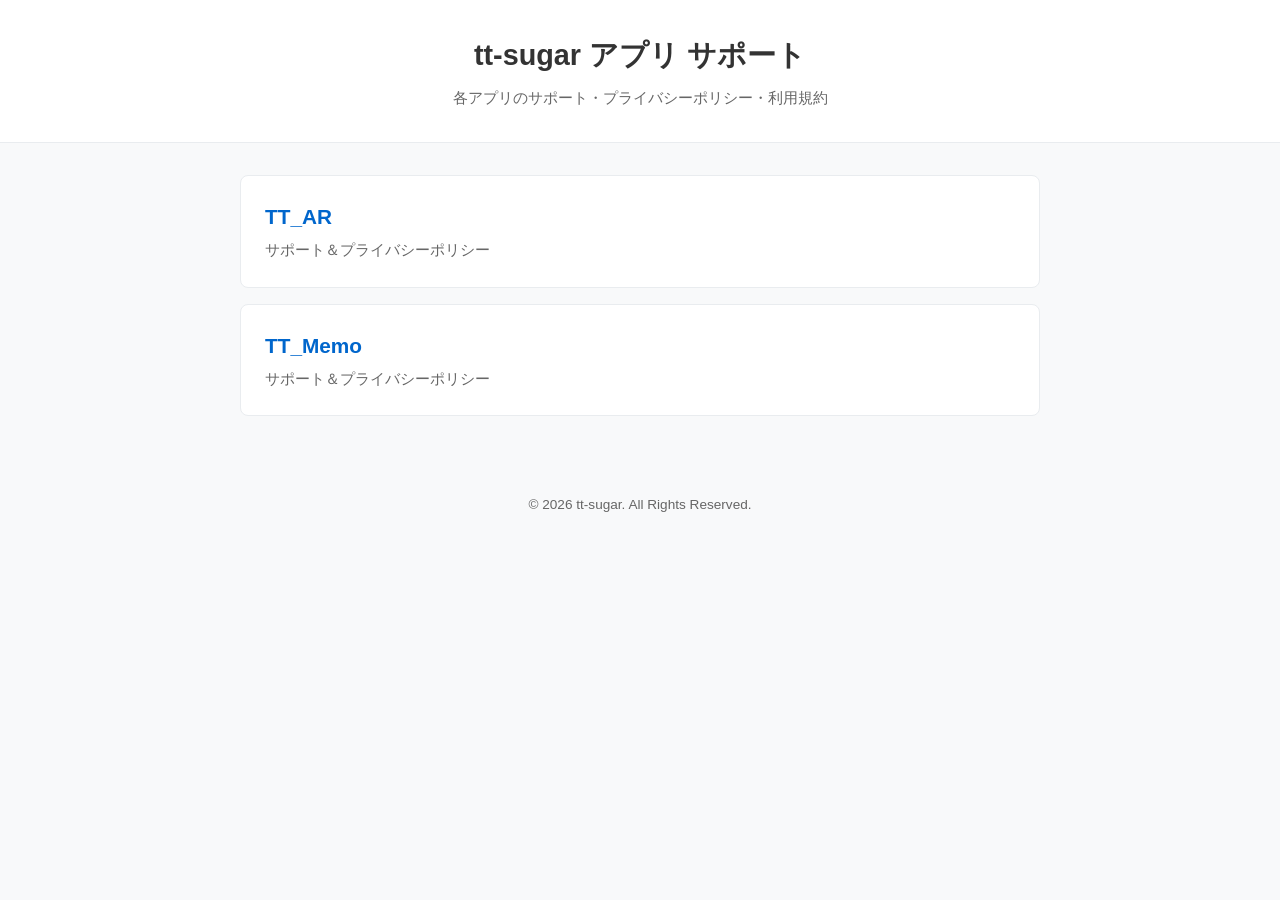
==== index.html @ 10d78e4e "261021_NewHp" ====
<!DOCTYPE html>
<html lang="ja">
<head>
    <meta charset="UTF-8">
    <meta name="viewport" content="width=device-width, initial-scale=1.0">
    <title>tt-sugar アプリ サポート</title>
    <style>
        :root {
            --primary-color: #0066cc;
            --text-color: #333333;
            --bg-color: #f8f9fa;
            --card-bg: #ffffff;
            --border-color: #e9ecef;
        }

        body {
            font-family: -apple-system, BlinkMacSystemFont, "Segoe UI", Roboto, "Helvetica Neue", Arial, sans-serif;
            line-height: 1.6;
            color: var(--text-color);
            background-color: var(--bg-color);
            margin: 0;
            padding: 0;
        }

        header {
            background-color: var(--card-bg);
            border-bottom: 1px solid var(--border-color);
            padding: 2rem 1rem;
            text-align: center;
        }

        header h1 {
            margin: 0 0 0.5rem 0;
            font-size: 1.8rem;
        }

        header p {
            margin: 0;
            color: #666;
            font-size: 0.95rem;
        }

        .container {
            max-width: 800px;
            margin: 2rem auto;
            padding: 0 1rem;
            display: grid;
            gap: 1rem;
        }

        .app-card {
            display: block;
            background-color: var(--card-bg);
            border: 1px solid var(--border-color);
            border-radius: 8px;
            padding: 1.5rem;
            color: inherit;
            text-decoration: none;
            transition: border-color 0.2s, box-shadow 0.2s;
        }

        .app-card:hover {
            border-color: var(--primary-color);
            box-shadow: 0 2px 8px rgba(0, 0, 0, 0.06);
        }

        .app-card h2 {
            margin: 0 0 0.3rem 0;
            font-size: 1.3rem;
            color: var(--primary-color);
        }

        .app-card p {
            margin: 0;
            color: #666;
            font-size: 0.95rem;
        }

        footer {
            text-align: center;
            padding: 2rem 1rem;
            color: #666;
            font-size: 0.85rem;
        }
    </style>
</head>
<body>

    <header>
        <h1>tt-sugar アプリ サポート</h1>
        <p>各アプリのサポート・プライバシーポリシー・利用規約</p>
    </header>

    <div class="container">
        <a class="app-card" href="ttAr_HP.html">
            <h2>TT_AR</h2>
            <p>サポート＆プライバシーポリシー</p>
        </a>

        <a class="app-card" href="ttMemo_HP.html">
            <h2>TT_Memo</h2>
            <p>サポート＆プライバシーポリシー</p>
        </a>
    </div>

    <footer>
        <p>&copy; 2026 tt-sugar. All Rights Reserved.</p>
    </footer>

</body>
</html>
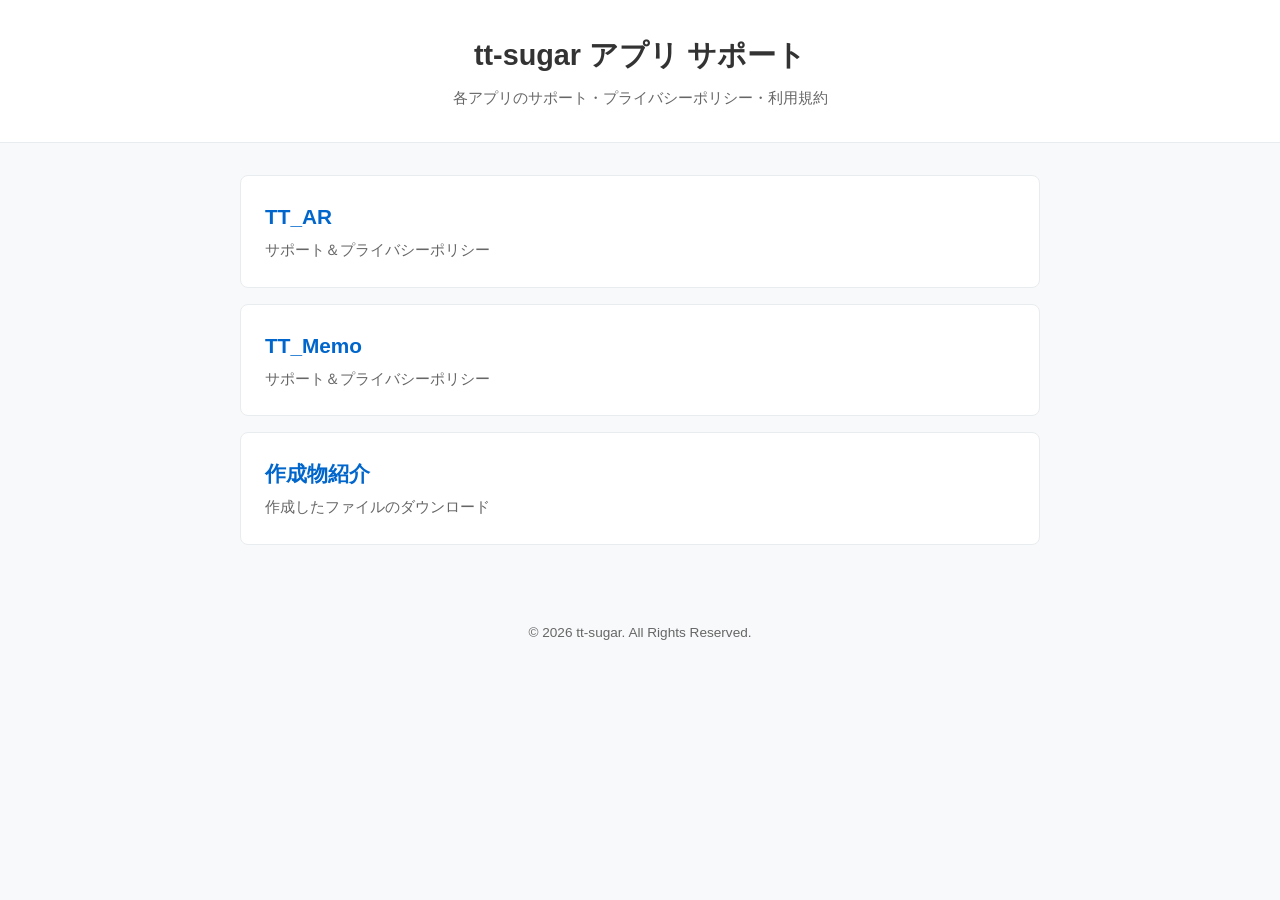
==== commit 4b3d83b1: "Add works page with test.txt download link Co-Authored-By: Claude Opus 5.5 <noreply@anthropic.com>" ====
--- a/index.html
+++ b/index.html
@@ -101,6 +101,11 @@
             <h2>TT_Memo</h2>
             <p>サポート＆プライバシーポリシー</p>
         </a>
+
+        <a class="app-card" href="works.html">
+            <h2>作成物紹介</h2>
+            <p>作成したファイルのダウンロード</p>
+        </a>
     </div>
 
     <footer>
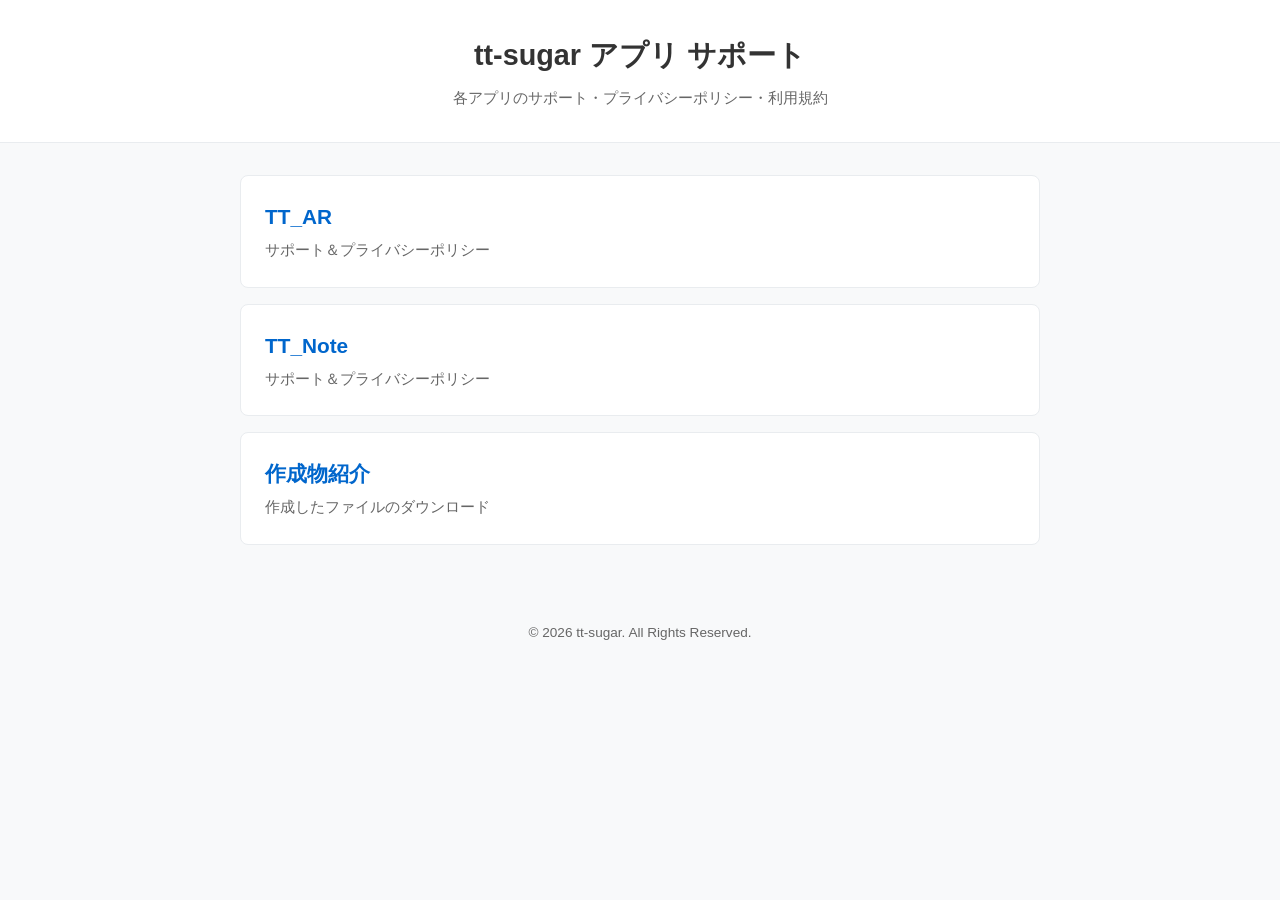
==== commit 3db09a95: "Rename TT_Memo to TT_Note Co-Authored-By: Claude Opus 5.5 <noreply@anthropic.com>" ====
--- a/index.html
+++ b/index.html
@@ -97,8 +97,8 @@
             <p>サポート＆プライバシーポリシー</p>
         </a>
 
-        <a class="app-card" href="ttMemo_HP.html">
-            <h2>TT_Memo</h2>
+        <a class="app-card" href="ttNote_HP.html">
+            <h2>TT_Note</h2>
             <p>サポート＆プライバシーポリシー</p>
         </a>
 
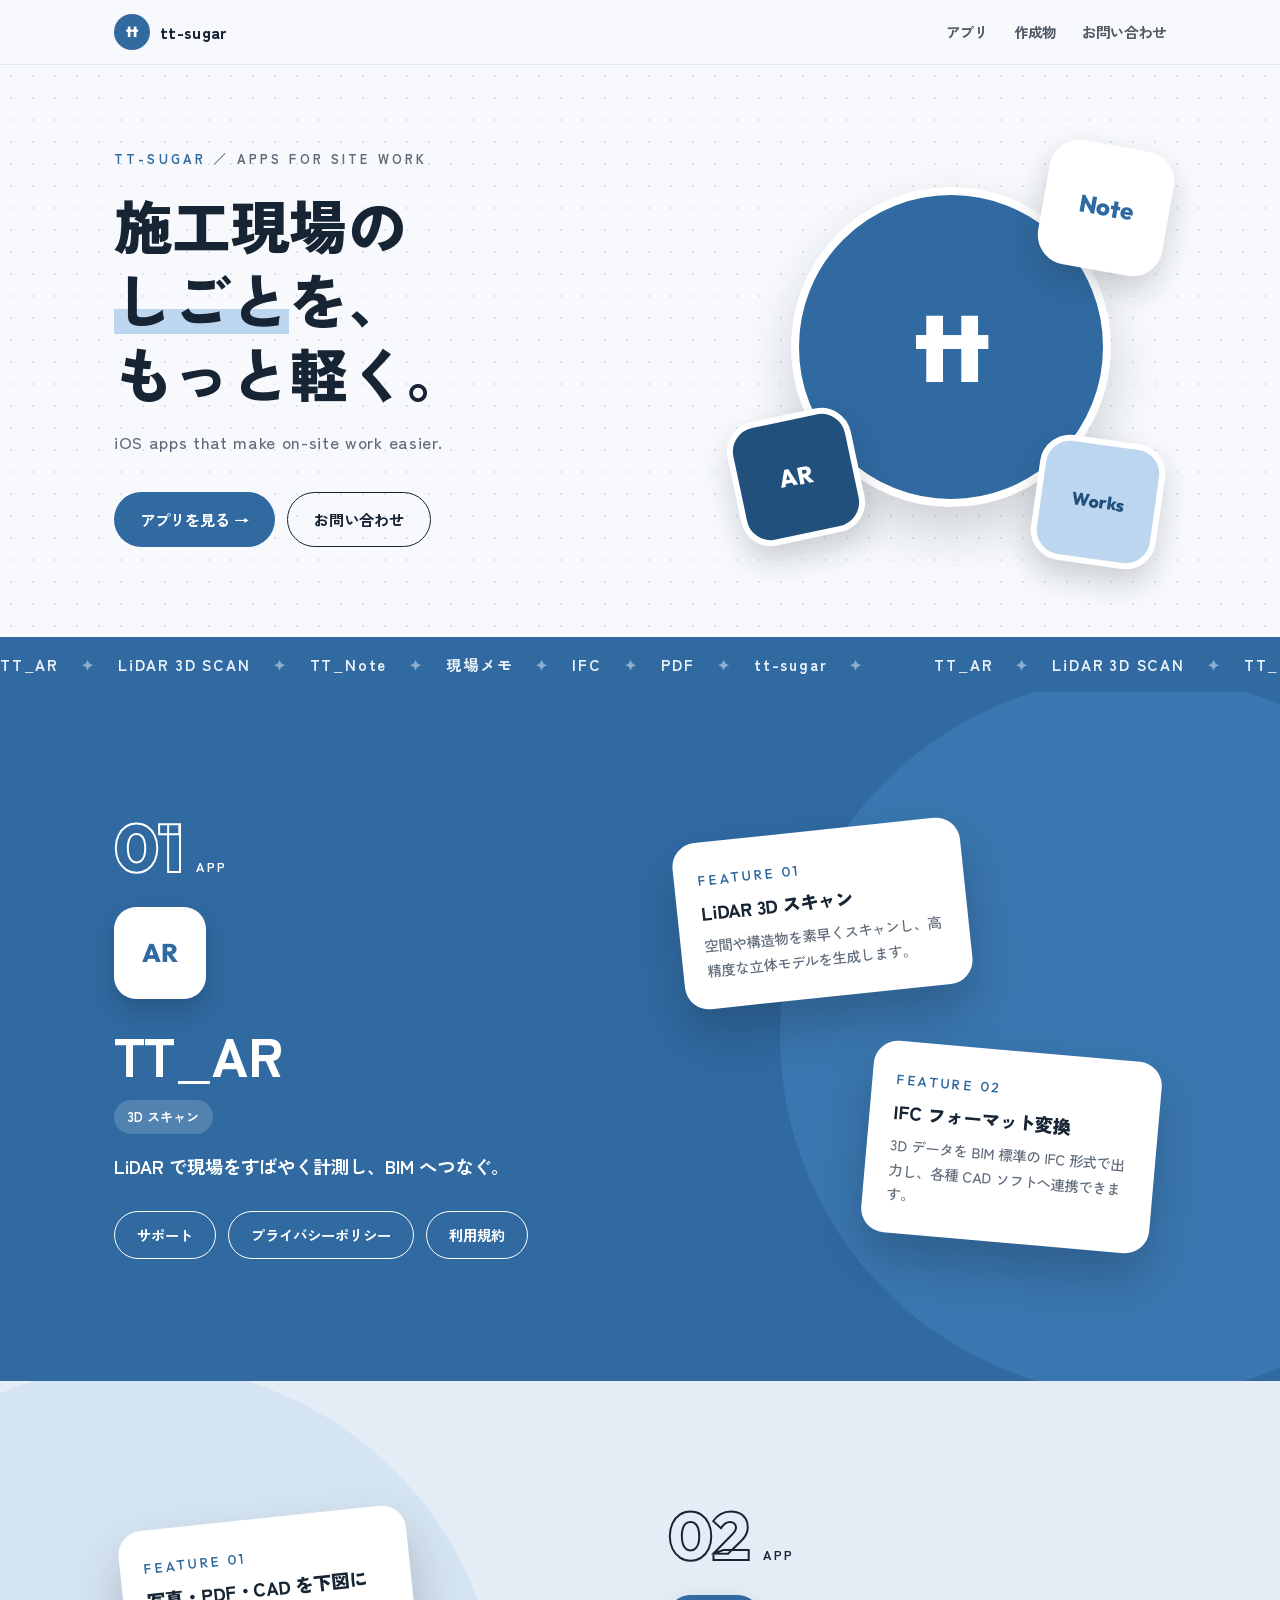
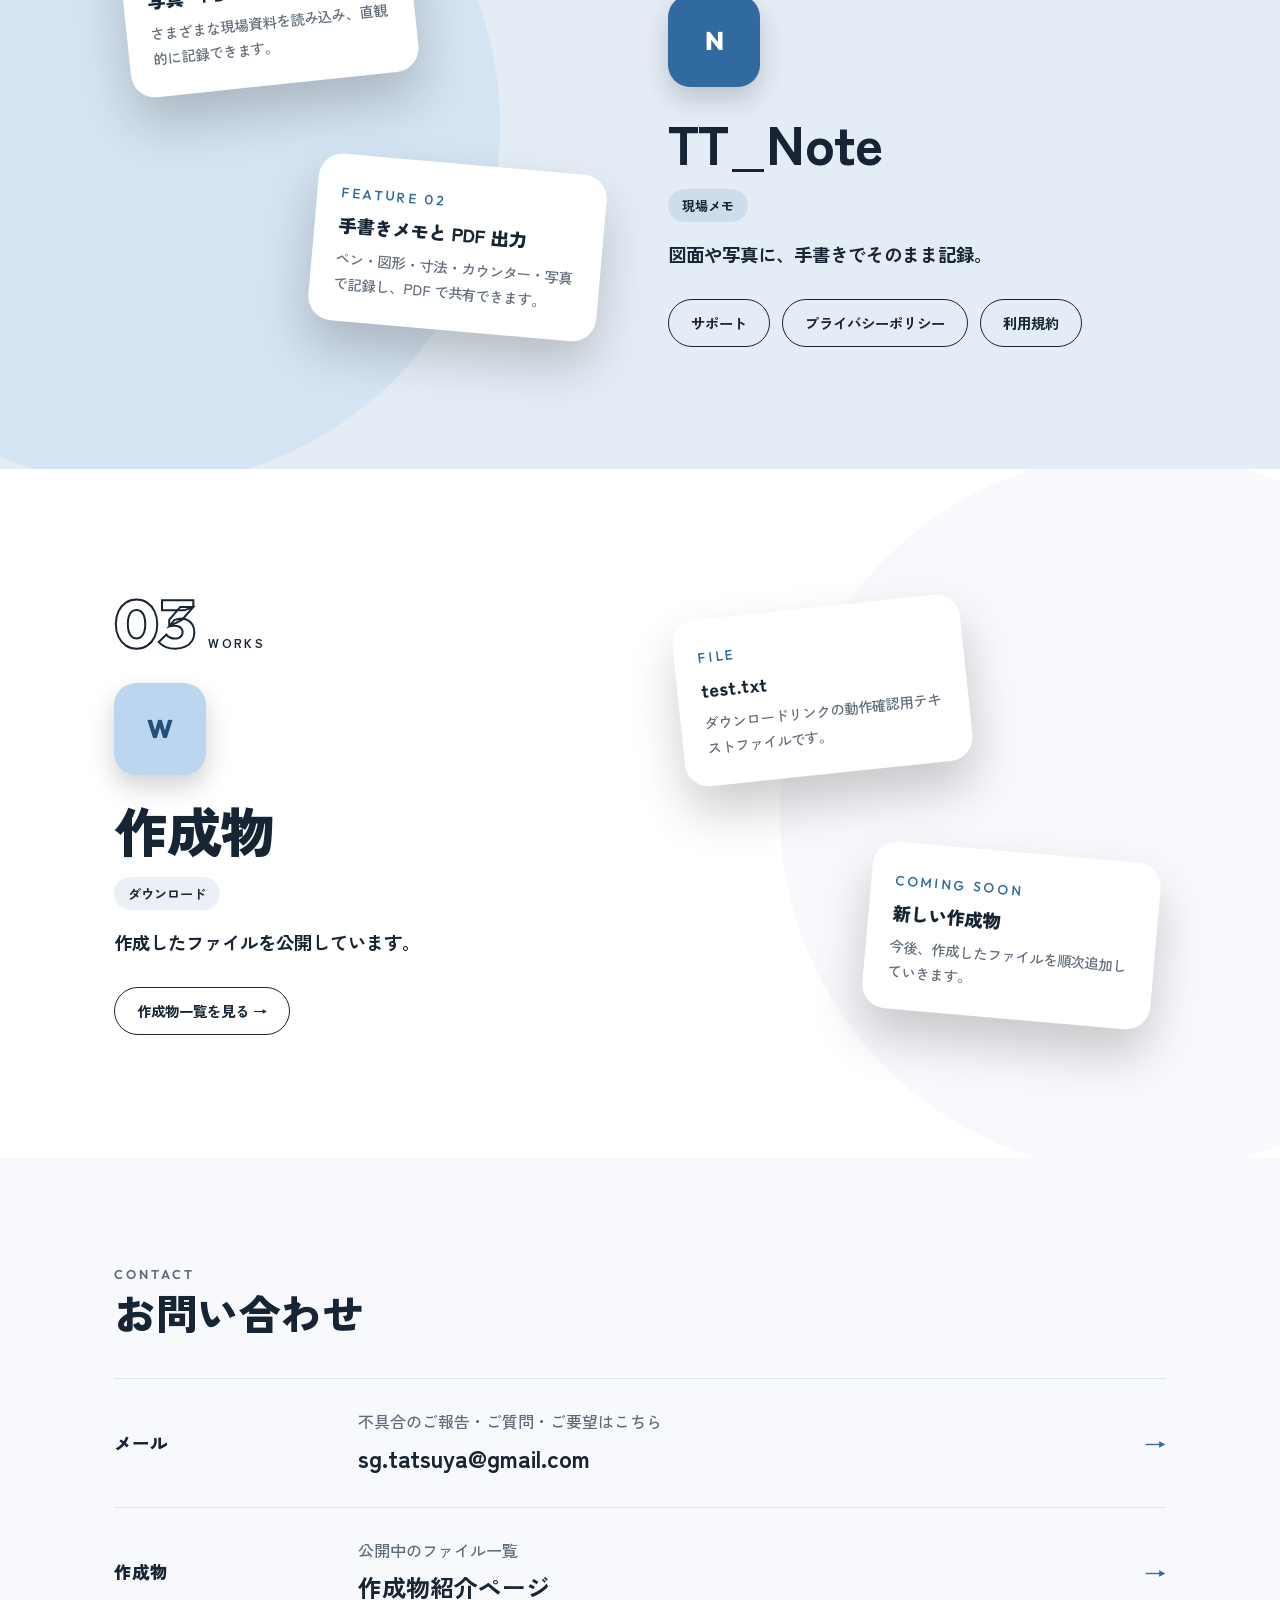
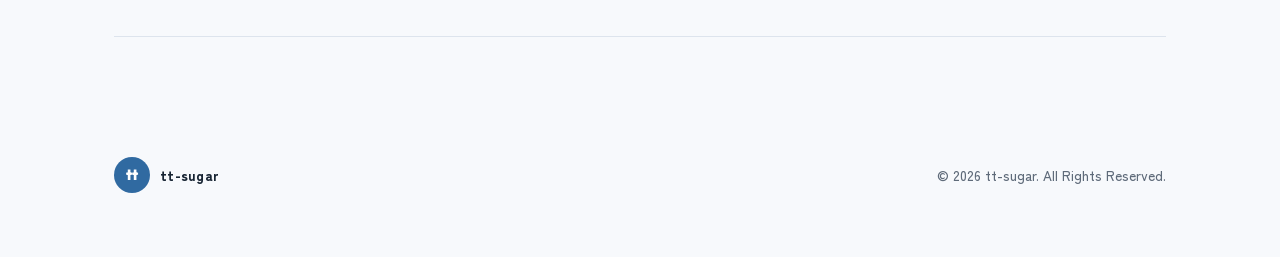
==== commit fd2b0cc3: "Redesign top page with #306AA1 theme Co-Authored-By: Claude Opus 5.5 <noreply@anthropic.com>" ====
--- a/index.html
+++ b/index.html
@@ -3,114 +3,391 @@
 <head>
     <meta charset="UTF-8">
     <meta name="viewport" content="width=device-width, initial-scale=1.0">
-    <title>tt-sugar アプリ サポート</title>
+    <title>tt-sugar アプリ</title>
+    <meta name="description" content="施工現場の作業を効率化する iOS アプリ TT_AR・TT_Note のサポートサイトです。">
+    <link rel="preconnect" href="https://fonts.googleapis.com">
+    <link rel="preconnect" href="https://fonts.gstatic.com" crossorigin>
+    <link href="https://fonts.googleapis.com/css2?family=Outfit:wght@600;800&family=Zen+Kaku+Gothic+New:wght@500;700;900&display=swap" rel="stylesheet">
+    <script>document.documentElement.classList.add('js');</script>
     <style>
         :root {
-            --primary-color: #0066cc;
-            --text-color: #333333;
-            --bg-color: #f8f9fa;
-            --card-bg: #ffffff;
-            --border-color: #e9ecef;
-        }
-
+            color-scheme: light;
+            --theme: #306AA1;
+            --theme-deep: #22507d;
+            --theme-soft: #e4edf6;
+            --paper: #f7f9fc;
+            --ink: #172433;
+            --muted: #5f6b7a;
+            --line: #dde4ed;
+            --highlight: #bcd6ef;
+        }
+
+        * { box-sizing: border-box; }
+        html { -webkit-text-size-adjust: 100%; scroll-behavior: smooth; scroll-padding-top: 72px; }
         body {
-            font-family: -apple-system, BlinkMacSystemFont, "Segoe UI", Roboto, "Helvetica Neue", Arial, sans-serif;
-            line-height: 1.6;
-            color: var(--text-color);
-            background-color: var(--bg-color);
             margin: 0;
-            padding: 0;
-        }
-
-        header {
-            background-color: var(--card-bg);
-            border-bottom: 1px solid var(--border-color);
-            padding: 2rem 1rem;
-            text-align: center;
-        }
-
-        header h1 {
-            margin: 0 0 0.5rem 0;
-            font-size: 1.8rem;
-        }
-
-        header p {
-            margin: 0;
-            color: #666;
-            font-size: 0.95rem;
-        }
-
-        .container {
-            max-width: 800px;
-            margin: 2rem auto;
-            padding: 0 1rem;
-            display: grid;
-            gap: 1rem;
-        }
-
-        .app-card {
-            display: block;
-            background-color: var(--card-bg);
-            border: 1px solid var(--border-color);
-            border-radius: 8px;
-            padding: 1.5rem;
-            color: inherit;
+            background: var(--paper);
+            color: var(--ink);
+            line-height: 1.8;
+            font-weight: 500;
+            font-family: "Zen Kaku Gothic New", -apple-system, BlinkMacSystemFont, "Hiragino Sans", "Hiragino Kaku Gothic ProN", sans-serif;
+        }
+        a { color: inherit; }
+        .wrap { max-width: 1100px; margin: 0 auto; padding: 0 24px; }
+        .num { font-family: "Outfit", sans-serif; }
+
+        /* ふわっと表示（JS が動くときだけ隠す） */
+        html.js .reveal { opacity: 0; transform: translateY(30px); transition: opacity 0.8s ease, transform 0.8s cubic-bezier(0.2, 0.7, 0.2, 1); }
+        html.js .reveal.is-in { opacity: 1; transform: none; }
+
+        /* ヘッダー（すりガラス・上に固定） */
+        .topbar {
+            position: sticky; top: 0; z-index: 30;
+            background: rgba(247, 249, 252, 0.82);
+            -webkit-backdrop-filter: blur(12px); backdrop-filter: blur(12px);
+            border-bottom: 1px solid rgba(221, 228, 237, 0.8);
+        }
+        .topbar .wrap { display: flex; align-items: center; justify-content: space-between; height: 64px; }
+        .brand { display: flex; align-items: center; gap: 10px; text-decoration: none; font-weight: 900; letter-spacing: 0.02em; }
+        .brand-mark {
+            width: 36px; height: 36px; border-radius: 50%;
+            display: grid; place-items: center;
+            background: var(--theme); color: #fff;
+            font-family: "Outfit", sans-serif; font-weight: 800; font-size: 0.95rem;
+        }
+        .topbar nav { display: flex; gap: 26px; font-size: 0.9rem; font-weight: 700; }
+        .topbar nav a { text-decoration: none; opacity: 0.75; transition: opacity 0.2s ease; }
+        .topbar nav a:hover { opacity: 1; }
+
+        /* ヒーロー */
+        .hero {
+            position: relative; overflow: hidden;
+            background-image: radial-gradient(rgba(48, 106, 161, 0.14) 1.2px, transparent 1.2px);
+            background-size: 22px 22px;
+        }
+        .hero .wrap { display: grid; grid-template-columns: 1.15fr 0.85fr; gap: 40px; align-items: center; padding-top: 72px; padding-bottom: 80px; }
+        .kicker { margin: 0 0 18px; font-size: 0.82rem; font-weight: 700; letter-spacing: 0.24em; color: var(--muted); }
+        .kicker b { color: var(--theme); }
+        h1 { margin: 0; font-size: clamp(2.2rem, 4.6vw, 4.1rem); line-height: 1.25; font-weight: 900; letter-spacing: -0.01em; }
+        h1 .nb { display: inline-block; }
+        h1 em { font-style: normal; background: linear-gradient(transparent 62%, var(--highlight) 62%, var(--highlight) 92%, transparent 92%); }
+        .hero .en { margin: 18px 0 0; color: var(--muted); font-size: 1.05rem; letter-spacing: 0.04em; }
+        .hero-links { margin-top: 34px; display: flex; gap: 12px; flex-wrap: wrap; }
+        .btn {
+            display: inline-flex; align-items: center; gap: 10px;
+            padding: 13px 26px; border-radius: 999px;
+            text-decoration: none; font-weight: 700; font-size: 0.96rem;
+            transition: transform 0.2s ease;
+        }
+        .btn:hover { transform: translateY(-2px); }
+        .btn-theme { background: var(--theme); color: #fff; }
+        .btn-line { border: 1.5px solid var(--ink); }
+
+        .stage { position: relative; aspect-ratio: 1 / 1; max-width: 420px; width: 100%; justify-self: center; }
+        .stage .core {
+            position: absolute; inset: 12%;
+            border-radius: 50%;
+            display: grid; place-items: center;
+            background: var(--theme); color: #fff;
+            border: 8px solid #fff;
+            box-shadow: 0 24px 50px rgba(23, 36, 51, 0.18);
+            font-family: "Outfit", sans-serif; font-weight: 800;
+            font-size: clamp(3.5rem, 9vw, 6rem); letter-spacing: -0.03em;
+        }
+        .sticker {
+            position: absolute; width: 30%; aspect-ratio: 1 / 1;
+            border-radius: 24%; border: 6px solid #fff;
+            display: grid; place-items: center;
+            font-family: "Outfit", sans-serif; font-weight: 800; font-size: clamp(1rem, 2.4vw, 1.5rem);
+            box-shadow: 0 14px 30px rgba(23, 36, 51, 0.2);
+            animation: bob 6s ease-in-out infinite;
+        }
+        .sticker-ar { left: -2%; bottom: 4%; transform: rotate(-12deg); background: var(--theme-deep); color: #fff; }
+        .sticker-note { right: -2%; top: 2%; transform: rotate(10deg); background: #fff; color: var(--theme); animation-delay: -3s; }
+        .sticker-works { right: 0; bottom: -2%; transform: rotate(8deg); background: var(--highlight); color: var(--theme-deep); animation-delay: -1.5s; font-size: clamp(0.8rem, 1.8vw, 1.1rem); }
+        @keyframes bob { 0%, 100% { translate: 0 0; } 50% { translate: 0 -10px; } }
+
+        /* 流れる帯 */
+        .marquee { overflow: hidden; background: var(--theme); color: #eaf2fa; padding: 14px 0; }
+        .marquee-track { display: flex; width: max-content; animation: slide 36s linear infinite; }
+        .marquee span { white-space: nowrap; font-weight: 700; letter-spacing: 0.12em; font-size: 0.95rem; padding-right: 48px; }
+        .marquee i { font-style: normal; opacity: 0.5; margin: 0 22px; }
+        @keyframes slide { to { transform: translateX(-50%); } }
+
+        /* アプリ紹介：アプリごとの色面 */
+        .spread { position: relative; overflow: hidden; padding: 120px 0; background: var(--spread-bg); color: var(--spread-ink); }
+        .spread::before {
+            content: ""; position: absolute;
+            width: 720px; height: 720px; border-radius: 50%;
+            background: var(--spread-glow);
+            top: 50%; right: -220px; transform: translateY(-50%);
+            pointer-events: none;
+        }
+        .spread.flip::before { right: auto; left: -220px; }
+        .spread-ar { --spread-bg: var(--theme); --spread-glow: #3a77b0; --spread-ink: #ffffff; --chip-bg: rgba(255, 255, 255, 0.16); --icon-bg: #ffffff; --icon-ink: var(--theme); }
+        .spread-note { --spread-bg: var(--theme-soft); --spread-glow: #d5e4f2; --spread-ink: var(--ink); --chip-bg: rgba(48, 106, 161, 0.12); --icon-bg: var(--theme); --icon-ink: #ffffff; }
+        .spread-works { --spread-bg: #ffffff; --spread-glow: var(--paper); --spread-ink: var(--ink); --chip-bg: rgba(48, 106, 161, 0.1); --icon-bg: var(--highlight); --icon-ink: var(--theme-deep); }
+        .spread .wrap { position: relative; display: grid; grid-template-columns: 1fr 1fr; gap: 56px; align-items: center; }
+        .spread.flip .copy { order: 2; }
+
+        .label { display: flex; align-items: baseline; gap: 14px; margin: 0 0 26px; font-weight: 700; letter-spacing: 0.18em; font-size: 0.8rem; }
+        .label .num { font-size: 4.2rem; line-height: 1; font-weight: 800; letter-spacing: -0.02em; color: transparent; -webkit-text-stroke: 2px var(--spread-ink); }
+        .app-icon {
+            width: 92px; height: 92px; border-radius: 24%;
+            display: grid; place-items: center;
+            background: var(--icon-bg); color: var(--icon-ink);
+            font-family: "Outfit", sans-serif; font-weight: 800; font-size: 1.6rem;
+            box-shadow: 0 12px 26px rgba(0, 0, 0, 0.18);
+        }
+        h2 { margin: 22px 0 0; font-size: clamp(2.2rem, 5vw, 3.4rem); line-height: 1.2; font-weight: 900; letter-spacing: -0.01em; }
+        .status { display: inline-block; margin-top: 14px; padding: 5px 14px; border-radius: 999px; background: var(--chip-bg); font-size: 0.82rem; font-weight: 700; }
+        .tagline { margin: 16px 0 0; font-size: 1.15rem; font-weight: 700; }
+        .tagline span { display: inline-block; }
+        .links { margin: 28px 0 0; display: flex; gap: 12px; flex-wrap: wrap; }
+        .links a {
+            display: inline-flex; align-items: center; gap: 8px;
+            padding: 10px 22px; border-radius: 999px;
+            border: 1.5px solid currentColor;
+            text-decoration: none; font-weight: 700; font-size: 0.9rem;
+            transition: transform 0.2s ease;
+        }
+        .links a:hover { transform: translateY(-2px); }
+
+        /* 機能カード（傾けた 2 枚・画面に入ると起き上がる） */
+        .duo { position: relative; aspect-ratio: 1 / 0.9; }
+        .card {
+            position: absolute; width: 58%;
+            padding: 26px 24px;
+            background: #fff; color: var(--ink);
+            border-radius: 24px;
+            box-shadow: 0 26px 50px rgba(0, 0, 0, 0.2);
+            transition: transform 1s cubic-bezier(0.2, 0.7, 0.2, 1), opacity 1s ease;
+        }
+        .card .num { display: block; color: var(--theme); font-size: 0.85rem; letter-spacing: 0.2em; margin-bottom: 8px; }
+        .card h3 { margin: 0 0 8px; font-size: 1.15rem; font-weight: 900; line-height: 1.4; }
+        .card p { margin: 0; color: var(--muted); font-size: 0.9rem; line-height: 1.7; }
+        .card:nth-child(1) { left: 2%; top: 4%; transform: rotate(-6deg); }
+        .card:nth-child(2) { right: 2%; bottom: 4%; transform: rotate(5deg); }
+        html.js .duo:not(.is-in) .card:nth-child(1) { transform: translateY(60px) rotate(-2deg); opacity: 0; }
+        html.js .duo:not(.is-in) .card:nth-child(2) { transform: translateY(90px) rotate(2deg); opacity: 0; }
+        .duo.is-in .card:nth-child(2) { transition-delay: 0.15s; }
+
+        /* お問い合わせ */
+        .contact { padding: 110px 0 40px; }
+        .contact h2 { margin: 0 0 40px; font-size: clamp(1.8rem, 4vw, 2.6rem); }
+        .contact h2 .num { display: block; font-size: 0.8rem; letter-spacing: 0.24em; color: var(--muted); font-weight: 600; margin-bottom: 6px; }
+        .rows { border-top: 1px solid var(--line); }
+        .row {
+            display: grid; grid-template-columns: 220px 1fr auto; gap: 24px; align-items: center;
+            padding: 28px 0; border-bottom: 1px solid var(--line);
             text-decoration: none;
-            transition: border-color 0.2s, box-shadow 0.2s;
-        }
-
-        .app-card:hover {
-            border-color: var(--primary-color);
-            box-shadow: 0 2px 8px rgba(0, 0, 0, 0.06);
-        }
-
-        .app-card h2 {
-            margin: 0 0 0.3rem 0;
-            font-size: 1.3rem;
-            color: var(--primary-color);
-        }
-
-        .app-card p {
-            margin: 0;
-            color: #666;
-            font-size: 0.95rem;
-        }
-
-        footer {
-            text-align: center;
-            padding: 2rem 1rem;
-            color: #666;
-            font-size: 0.85rem;
+            transition: padding 0.3s ease, background 0.3s ease;
+        }
+        .row:hover { padding-left: 14px; padding-right: 14px; background: var(--theme-soft); }
+        .row h3 { margin: 0; font-size: 1.1rem; font-weight: 900; }
+        .row p { margin: 0; color: var(--muted); }
+        .row strong { display: block; color: var(--ink); font-size: clamp(1.1rem, 2.4vw, 1.5rem); font-weight: 700; word-break: break-all; }
+        .row .arrow { font-size: 1.4rem; color: var(--theme); transition: transform 0.3s ease; }
+        .row:hover .arrow { transform: translateX(6px); }
+
+        footer { padding: 72px 0 56px; color: var(--muted); font-size: 0.85rem; }
+        footer .wrap { display: flex; justify-content: space-between; align-items: center; gap: 16px; flex-wrap: wrap; }
+        footer .brand { color: var(--ink); }
+
+        @media (max-width: 820px) {
+            .topbar nav { gap: 16px; font-size: 0.84rem; }
+            .hero .wrap { grid-template-columns: 1fr; padding-top: 44px; padding-bottom: 56px; gap: 36px; }
+            .stage { max-width: 300px; order: -1; }
+            .spread { padding: 80px 0; }
+            .spread .wrap { grid-template-columns: 1fr; gap: 40px; }
+            .spread.flip .copy { order: 0; }
+            .spread::before { width: 480px; height: 480px; top: auto; bottom: -160px; right: -160px; transform: none; }
+            .spread.flip::before { left: -160px; }
+            .label .num { font-size: 3.2rem; }
+            .app-icon { width: 80px; height: 80px; }
+            .duo { aspect-ratio: auto; display: grid; gap: 16px; }
+            .card { position: relative; width: 100%; left: auto !important; right: auto !important; top: auto !important; bottom: auto !important; }
+            .row { grid-template-columns: 1fr auto; gap: 6px 16px; }
+            .row h3 { grid-column: 1 / -1; }
+        }
+        @media (max-width: 480px) {
+            .topbar nav a:not(:first-child) { display: none; }
+        }
+        @media (prefers-reduced-motion: reduce) {
+            *, *::before, *::after { animation: none !important; transition: none !important; }
+            html.js .reveal, html.js .duo:not(.is-in) .card { opacity: 1; transform: none; }
         }
     </style>
 </head>
-<body>
-
-    <header>
-        <h1>tt-sugar アプリ サポート</h1>
-        <p>各アプリのサポート・プライバシーポリシー・利用規約</p>
+<body id="top">
+
+    <header class="topbar">
+        <div class="wrap">
+            <a class="brand" href="#top"><span class="brand-mark">tt</span>tt-sugar</a>
+            <nav>
+                <a href="#apps">アプリ</a>
+                <a href="#works">作成物</a>
+                <a href="#contact">お問い合わせ</a>
+            </nav>
+        </div>
     </header>
 
-    <div class="container">
-        <a class="app-card" href="ttAr_HP.html">
-            <h2>TT_AR</h2>
-            <p>サポート＆プライバシーポリシー</p>
-        </a>
-
-        <a class="app-card" href="ttNote_HP.html">
-            <h2>TT_Note</h2>
-            <p>サポート＆プライバシーポリシー</p>
-        </a>
-
-        <a class="app-card" href="works.html">
-            <h2>作成物紹介</h2>
-            <p>作成したファイルのダウンロード</p>
-        </a>
+    <section class="hero">
+        <div class="wrap">
+            <div class="reveal">
+                <p class="kicker"><b>TT-SUGAR</b> ／ APPS FOR SITE WORK</p>
+                <h1><span class="nb">施工現場の</span><span class="nb"><em>しごと</em>を、</span><br><span class="nb">もっと軽く。</span></h1>
+                <p class="en">iOS apps that make on-site work easier.</p>
+                <div class="hero-links">
+                    <a class="btn btn-theme" href="#apps">アプリを見る →</a>
+                    <a class="btn btn-line" href="#contact">お問い合わせ</a>
+                </div>
+            </div>
+            <div class="stage" aria-hidden="true">
+                <div class="core">tt</div>
+                <div class="sticker sticker-ar">AR</div>
+                <div class="sticker sticker-note">Note</div>
+                <div class="sticker sticker-works">Works</div>
+            </div>
+        </div>
+    </section>
+
+    <div class="marquee" aria-hidden="true">
+        <div class="marquee-track">
+            <span>TT_AR<i>✦</i>LiDAR 3D SCAN<i>✦</i>TT_Note<i>✦</i>現場メモ<i>✦</i>IFC<i>✦</i>PDF<i>✦</i>tt-sugar<i>✦</i></span>
+            <span>TT_AR<i>✦</i>LiDAR 3D SCAN<i>✦</i>TT_Note<i>✦</i>現場メモ<i>✦</i>IFC<i>✦</i>PDF<i>✦</i>tt-sugar<i>✦</i></span>
+        </div>
     </div>
 
+    <main id="apps">
+        <section class="spread spread-ar">
+            <div class="wrap">
+                <div class="copy reveal">
+                    <p class="label"><span class="num">01</span>APP</p>
+                    <div class="app-icon">AR</div>
+                    <h2>TT_AR</h2>
+                    <span class="status">3D スキャン</span>
+                    <p class="tagline"><span>LiDAR で現場をすばやく計測し、</span><span>BIM へつなぐ。</span></p>
+                    <div class="links">
+                        <a href="ttAr_HP.html#contact">サポート</a>
+                        <a href="ttAr_HP.html#privacy">プライバシーポリシー</a>
+                        <a href="ttAr_HP.html#terms">利用規約</a>
+                    </div>
+                </div>
+                <div class="duo">
+                    <div class="card">
+                        <span class="num">FEATURE 01</span>
+                        <h3>LiDAR 3D スキャン</h3>
+                        <p>空間や構造物を素早くスキャンし、高精度な立体モデルを生成します。</p>
+                    </div>
+                    <div class="card">
+                        <span class="num">FEATURE 02</span>
+                        <h3>IFC フォーマット変換</h3>
+                        <p>3D データを BIM 標準の IFC 形式で出力し、各種 CAD ソフトへ連携できます。</p>
+                    </div>
+                </div>
+            </div>
+        </section>
+
+        <section class="spread spread-note flip">
+            <div class="wrap">
+                <div class="copy reveal">
+                    <p class="label"><span class="num">02</span>APP</p>
+                    <div class="app-icon">N</div>
+                    <h2>TT_Note</h2>
+                    <span class="status">現場メモ</span>
+                    <p class="tagline"><span>図面や写真に、</span><span>手書きでそのまま記録。</span></p>
+                    <div class="links">
+                        <a href="ttNote_HP.html#contact">サポート</a>
+                        <a href="ttNote_HP.html#privacy">プライバシーポリシー</a>
+                        <a href="ttNote_HP.html#terms">利用規約</a>
+                    </div>
+                </div>
+                <div class="duo">
+                    <div class="card">
+                        <span class="num">FEATURE 01</span>
+                        <h3>写真・PDF・CAD を下図に</h3>
+                        <p>さまざまな現場資料を読み込み、直観的に記録できます。</p>
+                    </div>
+                    <div class="card">
+                        <span class="num">FEATURE 02</span>
+                        <h3>手書きメモと PDF 出力</h3>
+                        <p>ペン・図形・寸法・カウンター・写真で記録し、PDF で共有できます。</p>
+                    </div>
+                </div>
+            </div>
+        </section>
+
+        <section class="spread spread-works" id="works">
+            <div class="wrap">
+                <div class="copy reveal">
+                    <p class="label"><span class="num">03</span>WORKS</p>
+                    <div class="app-icon">W</div>
+                    <h2>作成物</h2>
+                    <span class="status">ダウンロード</span>
+                    <p class="tagline"><span>作成したファイルを</span><span>公開しています。</span></p>
+                    <div class="links">
+                        <a href="works.html">作成物一覧を見る →</a>
+                    </div>
+                </div>
+                <div class="duo">
+                    <div class="card">
+                        <span class="num">FILE</span>
+                        <h3>test.txt</h3>
+                        <p>ダウンロードリンクの動作確認用テキストファイルです。</p>
+                    </div>
+                    <div class="card">
+                        <span class="num">COMING SOON</span>
+                        <h3>新しい作成物</h3>
+                        <p>今後、作成したファイルを順次追加していきます。</p>
+                    </div>
+                </div>
+            </div>
+        </section>
+    </main>
+
+    <section class="contact" id="contact">
+        <div class="wrap reveal">
+            <h2><span class="num">CONTACT</span>お問い合わせ</h2>
+            <div class="rows">
+                <a class="row" href="mailto:sg.tatsuya@gmail.com">
+                    <h3>メール</h3>
+                    <p>不具合のご報告・ご質問・ご要望はこちら<strong>sg.tatsuya@gmail.com</strong></p>
+                    <span class="arrow">→</span>
+                </a>
+                <a class="row" href="works.html">
+                    <h3>作成物</h3>
+                    <p>公開中のファイル一覧<strong>作成物紹介ページ</strong></p>
+                    <span class="arrow">→</span>
+                </a>
+            </div>
+        </div>
+    </section>
+
     <footer>
-        <p>&copy; 2026 tt-sugar. All Rights Reserved.</p>
+        <div class="wrap">
+            <a class="brand" href="#top"><span class="brand-mark">tt</span>tt-sugar</a>
+            <p>&copy; 2026 tt-sugar. All Rights Reserved.</p>
+        </div>
     </footer>
+
+    <script>
+        // 画面に入った要素に is-in を付けて表示する
+        const targets = document.querySelectorAll('.reveal, .duo');
+        if ('IntersectionObserver' in window) {
+            const io = new IntersectionObserver((entries) => {
+                entries.forEach((entry) => {
+                    if (entry.isIntersecting) {
+                        entry.target.classList.add('is-in');
+                        io.unobserve(entry.target);
+                    }
+                });
+            }, { threshold: 0.15 });
+            targets.forEach((el) => io.observe(el));
+        } else {
+            targets.forEach((el) => el.classList.add('is-in'));
+        }
+    </script>
 
 </body>
 </html>
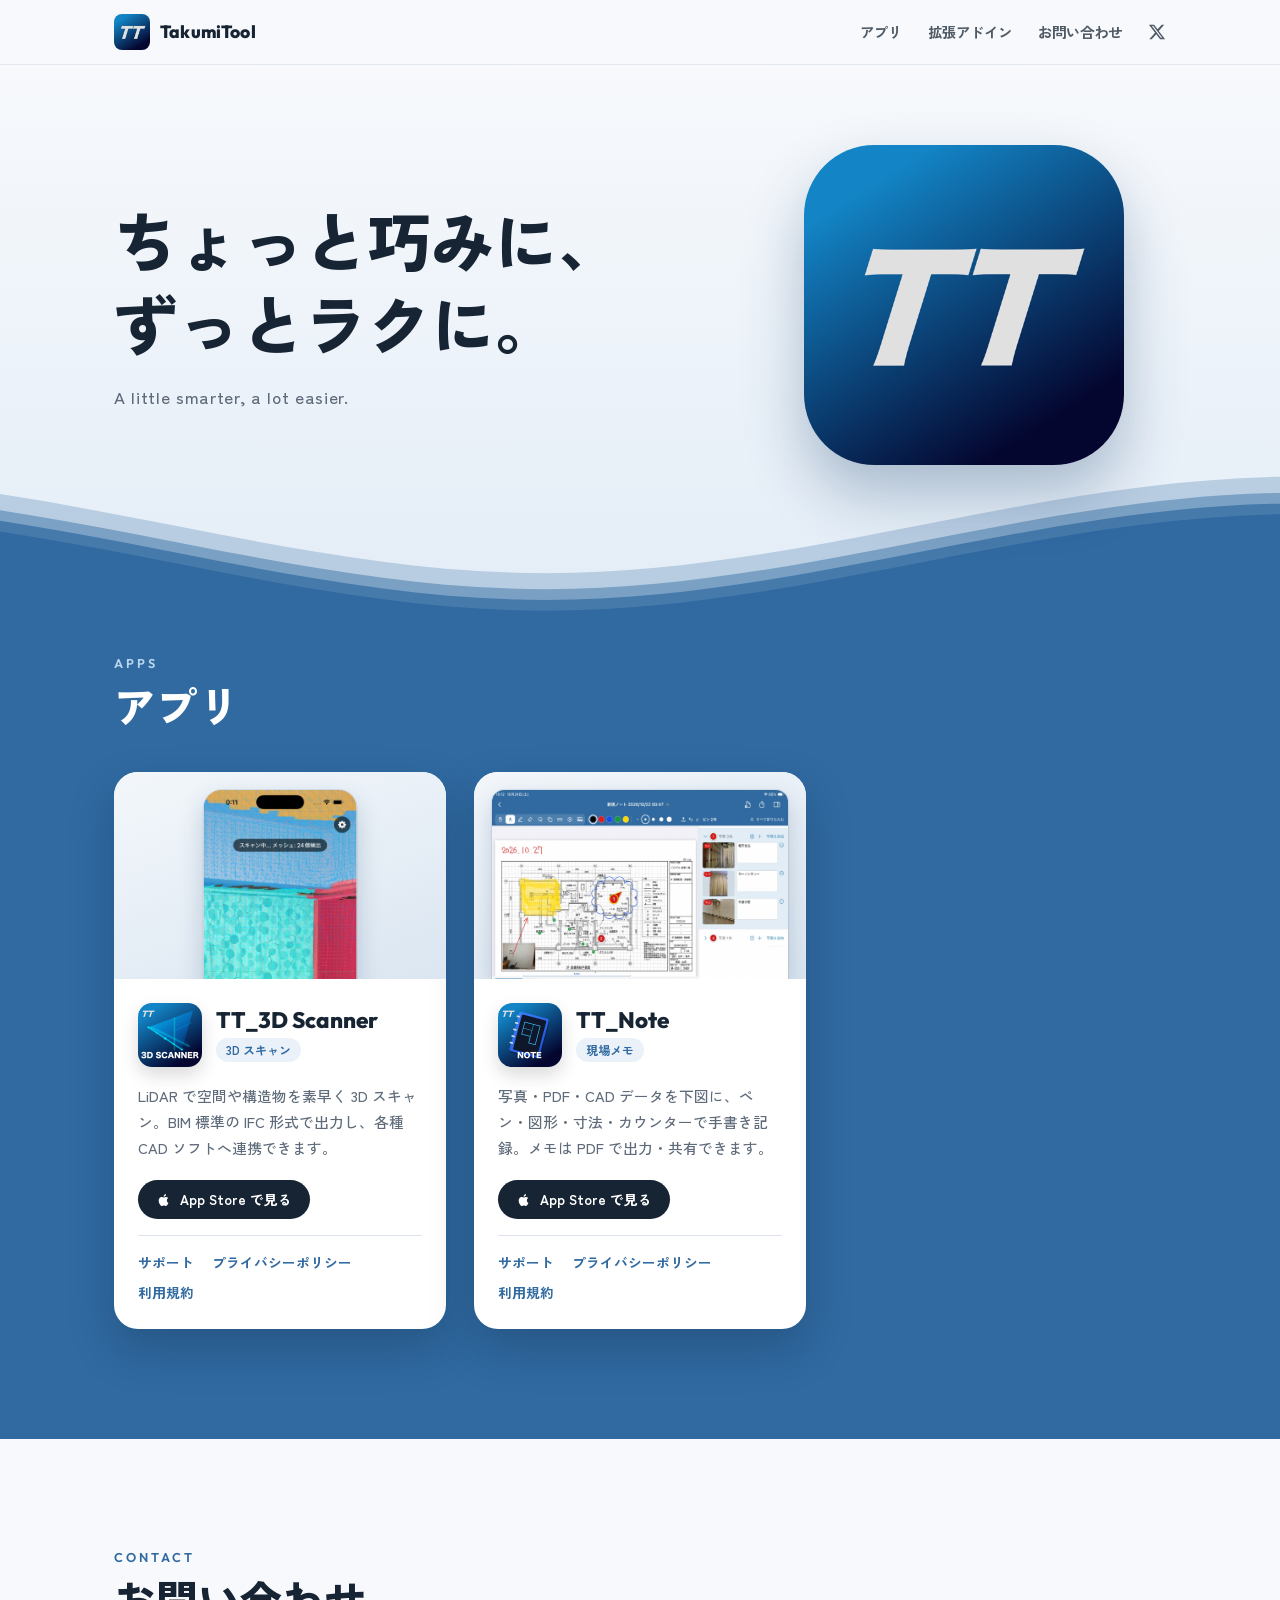
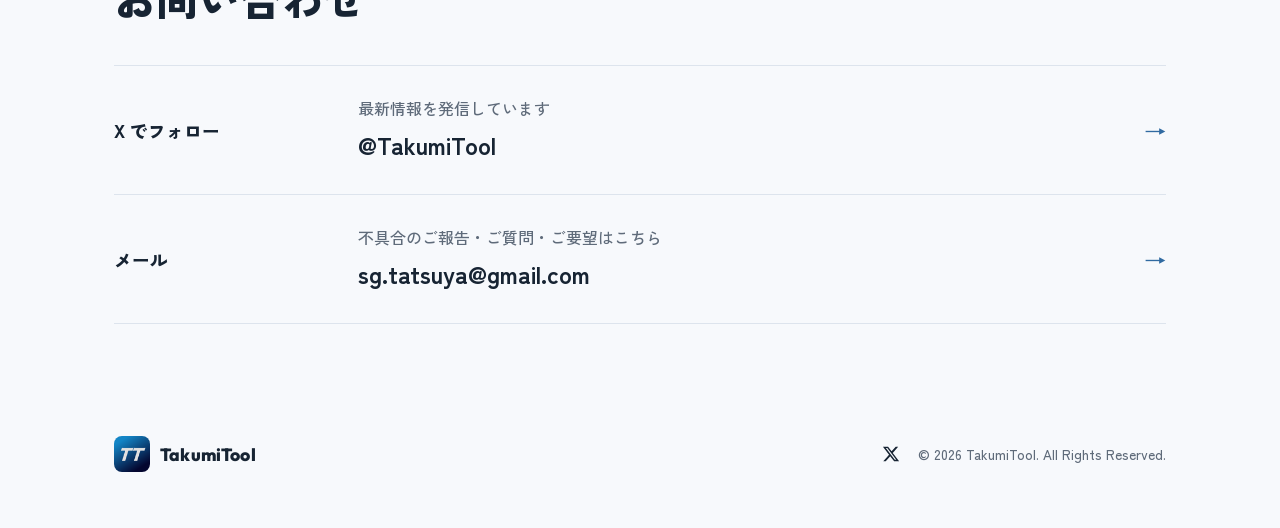
==== commit 0544924a: "Rebrand to TakumiTool with shared design, add-ins site, and app assets - Shared site.css/site.js; to" ====
--- a/index.html
+++ b/index.html
@@ -3,231 +3,56 @@
 <head>
     <meta charset="UTF-8">
     <meta name="viewport" content="width=device-width, initial-scale=1.0">
-    <title>tt-sugar アプリ</title>
-    <meta name="description" content="施工現場の作業を効率化する iOS アプリ TT_AR・TT_Note のサポートサイトです。">
+    <title>TakumiTool</title>
+    <meta name="description" content="TakumiTool ― ちょっと巧みに、ずっとラクに。施工現場の作業を効率化する iOS アプリのサポートサイトです。">
+    <link rel="icon" type="image/png" href="assets/favicon.png">
+    <link rel="apple-touch-icon" href="assets/apple-touch-icon.png">
     <link rel="preconnect" href="https://fonts.googleapis.com">
     <link rel="preconnect" href="https://fonts.gstatic.com" crossorigin>
     <link href="https://fonts.googleapis.com/css2?family=Outfit:wght@600;800&family=Zen+Kaku+Gothic+New:wght@500;700;900&display=swap" rel="stylesheet">
+    <link rel="stylesheet" href="assets/site.css">
     <script>document.documentElement.classList.add('js');</script>
     <style>
-        :root {
-            color-scheme: light;
-            --theme: #306AA1;
-            --theme-deep: #22507d;
-            --theme-soft: #e4edf6;
-            --paper: #f7f9fc;
-            --ink: #172433;
-            --muted: #5f6b7a;
-            --line: #dde4ed;
-            --highlight: #bcd6ef;
-        }
-
-        * { box-sizing: border-box; }
-        html { -webkit-text-size-adjust: 100%; scroll-behavior: smooth; scroll-padding-top: 72px; }
-        body {
-            margin: 0;
-            background: var(--paper);
-            color: var(--ink);
-            line-height: 1.8;
-            font-weight: 500;
-            font-family: "Zen Kaku Gothic New", -apple-system, BlinkMacSystemFont, "Hiragino Sans", "Hiragino Kaku Gothic ProN", sans-serif;
-        }
-        a { color: inherit; }
-        .wrap { max-width: 1100px; margin: 0 auto; padding: 0 24px; }
-        .num { font-family: "Outfit", sans-serif; }
-
-        /* ふわっと表示（JS が動くときだけ隠す） */
-        html.js .reveal { opacity: 0; transform: translateY(30px); transition: opacity 0.8s ease, transform 0.8s cubic-bezier(0.2, 0.7, 0.2, 1); }
-        html.js .reveal.is-in { opacity: 1; transform: none; }
-
-        /* ヘッダー（すりガラス・上に固定） */
-        .topbar {
-            position: sticky; top: 0; z-index: 30;
-            background: rgba(247, 249, 252, 0.82);
-            -webkit-backdrop-filter: blur(12px); backdrop-filter: blur(12px);
-            border-bottom: 1px solid rgba(221, 228, 237, 0.8);
-        }
-        .topbar .wrap { display: flex; align-items: center; justify-content: space-between; height: 64px; }
-        .brand { display: flex; align-items: center; gap: 10px; text-decoration: none; font-weight: 900; letter-spacing: 0.02em; }
-        .brand-mark {
-            width: 36px; height: 36px; border-radius: 50%;
-            display: grid; place-items: center;
-            background: var(--theme); color: #fff;
-            font-family: "Outfit", sans-serif; font-weight: 800; font-size: 0.95rem;
-        }
-        .topbar nav { display: flex; gap: 26px; font-size: 0.9rem; font-weight: 700; }
-        .topbar nav a { text-decoration: none; opacity: 0.75; transition: opacity 0.2s ease; }
-        .topbar nav a:hover { opacity: 1; }
-
-        /* ヒーロー */
-        .hero {
-            position: relative; overflow: hidden;
-            background-image: radial-gradient(rgba(48, 106, 161, 0.14) 1.2px, transparent 1.2px);
-            background-size: 22px 22px;
-        }
-        .hero .wrap { display: grid; grid-template-columns: 1.15fr 0.85fr; gap: 40px; align-items: center; padding-top: 72px; padding-bottom: 80px; }
-        .kicker { margin: 0 0 18px; font-size: 0.82rem; font-weight: 700; letter-spacing: 0.24em; color: var(--muted); }
-        .kicker b { color: var(--theme); }
-        h1 { margin: 0; font-size: clamp(2.2rem, 4.6vw, 4.1rem); line-height: 1.25; font-weight: 900; letter-spacing: -0.01em; }
+        /* トップページだけの見た目 */
+        html { scroll-padding-top: 72px; }
+        .hero { position: relative; overflow: hidden; background: linear-gradient(180deg, var(--paper) 0%, #e3edf7 100%); }
+        .hero .wrap { position: relative; z-index: 1; display: grid; grid-template-columns: 1.2fr 0.8fr; gap: 40px; align-items: center; padding-top: 80px; padding-bottom: 150px; }
+        h1 { margin: 0; font-size: clamp(2.3rem, 5vw, 4.2rem); line-height: 1.3; font-weight: 900; letter-spacing: -0.01em; }
         h1 .nb { display: inline-block; }
-        h1 em { font-style: normal; background: linear-gradient(transparent 62%, var(--highlight) 62%, var(--highlight) 92%, transparent 92%); }
         .hero .en { margin: 18px 0 0; color: var(--muted); font-size: 1.05rem; letter-spacing: 0.04em; }
-        .hero-links { margin-top: 34px; display: flex; gap: 12px; flex-wrap: wrap; }
-        .btn {
-            display: inline-flex; align-items: center; gap: 10px;
-            padding: 13px 26px; border-radius: 999px;
-            text-decoration: none; font-weight: 700; font-size: 0.96rem;
-            transition: transform 0.2s ease;
-        }
-        .btn:hover { transform: translateY(-2px); }
-        .btn-theme { background: var(--theme); color: #fff; }
-        .btn-line { border: 1.5px solid var(--ink); }
-
-        .stage { position: relative; aspect-ratio: 1 / 1; max-width: 420px; width: 100%; justify-self: center; }
-        .stage .core {
-            position: absolute; inset: 12%;
-            border-radius: 50%;
-            display: grid; place-items: center;
-            background: var(--theme); color: #fff;
-            border: 8px solid #fff;
-            box-shadow: 0 24px 50px rgba(23, 36, 51, 0.18);
-            font-family: "Outfit", sans-serif; font-weight: 800;
-            font-size: clamp(3.5rem, 9vw, 6rem); letter-spacing: -0.03em;
-        }
-        .sticker {
-            position: absolute; width: 30%; aspect-ratio: 1 / 1;
-            border-radius: 24%; border: 6px solid #fff;
-            display: grid; place-items: center;
-            font-family: "Outfit", sans-serif; font-weight: 800; font-size: clamp(1rem, 2.4vw, 1.5rem);
-            box-shadow: 0 14px 30px rgba(23, 36, 51, 0.2);
+        .hero-icon {
+            justify-self: center;
+            width: min(100%, 320px); height: auto; aspect-ratio: 1 / 1;
+            border-radius: 22%;
+            box-shadow: 0 30px 60px rgba(23, 63, 107, 0.3);
             animation: bob 6s ease-in-out infinite;
         }
-        .sticker-ar { left: -2%; bottom: 4%; transform: rotate(-12deg); background: var(--theme-deep); color: #fff; }
-        .sticker-note { right: -2%; top: 2%; transform: rotate(10deg); background: #fff; color: var(--theme); animation-delay: -3s; }
-        .sticker-works { right: 0; bottom: -2%; transform: rotate(8deg); background: var(--highlight); color: var(--theme-deep); animation-delay: -1.5s; font-size: clamp(0.8rem, 1.8vw, 1.1rem); }
-        @keyframes bob { 0%, 100% { translate: 0 0; } 50% { translate: 0 -10px; } }
+        @keyframes bob { 0%, 100% { translate: 0 0; rotate: -4deg; } 50% { translate: 0 -14px; rotate: -2deg; } }
 
-        /* 流れる帯 */
-        .marquee { overflow: hidden; background: var(--theme); color: #eaf2fa; padding: 14px 0; }
-        .marquee-track { display: flex; width: max-content; animation: slide 36s linear infinite; }
-        .marquee span { white-space: nowrap; font-weight: 700; letter-spacing: 0.12em; font-size: 0.95rem; padding-right: 48px; }
-        .marquee i { font-style: normal; opacity: 0.5; margin: 0 22px; }
-        @keyframes slide { to { transform: translateX(-50%); } }
-
-        /* アプリ紹介：アプリごとの色面 */
-        .spread { position: relative; overflow: hidden; padding: 120px 0; background: var(--spread-bg); color: var(--spread-ink); }
-        .spread::before {
-            content: ""; position: absolute;
-            width: 720px; height: 720px; border-radius: 50%;
-            background: var(--spread-glow);
-            top: 50%; right: -220px; transform: translateY(-50%);
-            pointer-events: none;
-        }
-        .spread.flip::before { right: auto; left: -220px; }
-        .spread-ar { --spread-bg: var(--theme); --spread-glow: #3a77b0; --spread-ink: #ffffff; --chip-bg: rgba(255, 255, 255, 0.16); --icon-bg: #ffffff; --icon-ink: var(--theme); }
-        .spread-note { --spread-bg: var(--theme-soft); --spread-glow: #d5e4f2; --spread-ink: var(--ink); --chip-bg: rgba(48, 106, 161, 0.12); --icon-bg: var(--theme); --icon-ink: #ffffff; }
-        .spread-works { --spread-bg: #ffffff; --spread-glow: var(--paper); --spread-ink: var(--ink); --chip-bg: rgba(48, 106, 161, 0.1); --icon-bg: var(--highlight); --icon-ink: var(--theme-deep); }
-        .spread .wrap { position: relative; display: grid; grid-template-columns: 1fr 1fr; gap: 56px; align-items: center; }
-        .spread.flip .copy { order: 2; }
-
-        .label { display: flex; align-items: baseline; gap: 14px; margin: 0 0 26px; font-weight: 700; letter-spacing: 0.18em; font-size: 0.8rem; }
-        .label .num { font-size: 4.2rem; line-height: 1; font-weight: 800; letter-spacing: -0.02em; color: transparent; -webkit-text-stroke: 2px var(--spread-ink); }
-        .app-icon {
-            width: 92px; height: 92px; border-radius: 24%;
-            display: grid; place-items: center;
-            background: var(--icon-bg); color: var(--icon-ink);
-            font-family: "Outfit", sans-serif; font-weight: 800; font-size: 1.6rem;
-            box-shadow: 0 12px 26px rgba(0, 0, 0, 0.18);
-        }
-        h2 { margin: 22px 0 0; font-size: clamp(2.2rem, 5vw, 3.4rem); line-height: 1.2; font-weight: 900; letter-spacing: -0.01em; }
-        .status { display: inline-block; margin-top: 14px; padding: 5px 14px; border-radius: 999px; background: var(--chip-bg); font-size: 0.82rem; font-weight: 700; }
-        .tagline { margin: 16px 0 0; font-size: 1.15rem; font-weight: 700; }
-        .tagline span { display: inline-block; }
-        .links { margin: 28px 0 0; display: flex; gap: 12px; flex-wrap: wrap; }
-        .links a {
-            display: inline-flex; align-items: center; gap: 8px;
-            padding: 10px 22px; border-radius: 999px;
-            border: 1.5px solid currentColor;
-            text-decoration: none; font-weight: 700; font-size: 0.9rem;
-            transition: transform 0.2s ease;
-        }
-        .links a:hover { transform: translateY(-2px); }
-
-        /* 機能カード（傾けた 2 枚・画面に入ると起き上がる） */
-        .duo { position: relative; aspect-ratio: 1 / 0.9; }
-        .card {
-            position: absolute; width: 58%;
-            padding: 26px 24px;
-            background: #fff; color: var(--ink);
-            border-radius: 24px;
-            box-shadow: 0 26px 50px rgba(0, 0, 0, 0.2);
-            transition: transform 1s cubic-bezier(0.2, 0.7, 0.2, 1), opacity 1s ease;
-        }
-        .card .num { display: block; color: var(--theme); font-size: 0.85rem; letter-spacing: 0.2em; margin-bottom: 8px; }
-        .card h3 { margin: 0 0 8px; font-size: 1.15rem; font-weight: 900; line-height: 1.4; }
-        .card p { margin: 0; color: var(--muted); font-size: 0.9rem; line-height: 1.7; }
-        .card:nth-child(1) { left: 2%; top: 4%; transform: rotate(-6deg); }
-        .card:nth-child(2) { right: 2%; bottom: 4%; transform: rotate(5deg); }
-        html.js .duo:not(.is-in) .card:nth-child(1) { transform: translateY(60px) rotate(-2deg); opacity: 0; }
-        html.js .duo:not(.is-in) .card:nth-child(2) { transform: translateY(90px) rotate(2deg); opacity: 0; }
-        .duo.is-in .card:nth-child(2) { transition-delay: 0.15s; }
-
-        /* お問い合わせ */
+        .apps { background: var(--theme); padding: 40px 0 110px; color: #fff; }
+        .apps .section-head { color: #fff; }
+        .apps .section-head .num { color: var(--highlight); }
+        .addins { padding: 110px 0 0; }
         .contact { padding: 110px 0 40px; }
-        .contact h2 { margin: 0 0 40px; font-size: clamp(1.8rem, 4vw, 2.6rem); }
-        .contact h2 .num { display: block; font-size: 0.8rem; letter-spacing: 0.24em; color: var(--muted); font-weight: 600; margin-bottom: 6px; }
-        .rows { border-top: 1px solid var(--line); }
-        .row {
-            display: grid; grid-template-columns: 220px 1fr auto; gap: 24px; align-items: center;
-            padding: 28px 0; border-bottom: 1px solid var(--line);
-            text-decoration: none;
-            transition: padding 0.3s ease, background 0.3s ease;
-        }
-        .row:hover { padding-left: 14px; padding-right: 14px; background: var(--theme-soft); }
-        .row h3 { margin: 0; font-size: 1.1rem; font-weight: 900; }
-        .row p { margin: 0; color: var(--muted); }
-        .row strong { display: block; color: var(--ink); font-size: clamp(1.1rem, 2.4vw, 1.5rem); font-weight: 700; word-break: break-all; }
-        .row .arrow { font-size: 1.4rem; color: var(--theme); transition: transform 0.3s ease; }
-        .row:hover .arrow { transform: translateX(6px); }
-
-        footer { padding: 72px 0 56px; color: var(--muted); font-size: 0.85rem; }
-        footer .wrap { display: flex; justify-content: space-between; align-items: center; gap: 16px; flex-wrap: wrap; }
-        footer .brand { color: var(--ink); }
 
         @media (max-width: 820px) {
-            .topbar nav { gap: 16px; font-size: 0.84rem; }
-            .hero .wrap { grid-template-columns: 1fr; padding-top: 44px; padding-bottom: 56px; gap: 36px; }
-            .stage { max-width: 300px; order: -1; }
-            .spread { padding: 80px 0; }
-            .spread .wrap { grid-template-columns: 1fr; gap: 40px; }
-            .spread.flip .copy { order: 0; }
-            .spread::before { width: 480px; height: 480px; top: auto; bottom: -160px; right: -160px; transform: none; }
-            .spread.flip::before { left: -160px; }
-            .label .num { font-size: 3.2rem; }
-            .app-icon { width: 80px; height: 80px; }
-            .duo { aspect-ratio: auto; display: grid; gap: 16px; }
-            .card { position: relative; width: 100%; left: auto !important; right: auto !important; top: auto !important; bottom: auto !important; }
-            .row { grid-template-columns: 1fr auto; gap: 6px 16px; }
-            .row h3 { grid-column: 1 / -1; }
-        }
-        @media (max-width: 480px) {
-            .topbar nav a:not(:first-child) { display: none; }
-        }
-        @media (prefers-reduced-motion: reduce) {
-            *, *::before, *::after { animation: none !important; transition: none !important; }
-            html.js .reveal, html.js .duo:not(.is-in) .card { opacity: 1; transform: none; }
+            .hero .wrap { grid-template-columns: 1fr; padding-top: 44px; padding-bottom: 120px; gap: 36px; }
+            .hero-icon { width: 200px; order: -1; }
         }
     </style>
 </head>
-<body id="top">
+<body id="top" data-base="">
 
     <header class="topbar">
         <div class="wrap">
-            <a class="brand" href="#top"><span class="brand-mark">tt</span>tt-sugar</a>
+            <a class="brand" href="#top"><img src="assets/favicon.png" alt="" width="36" height="36">TakumiTool</a>
             <nav>
-                <a href="#apps">アプリ</a>
-                <a href="#works">作成物</a>
-                <a href="#contact">お問い合わせ</a>
+                <a class="nav-text" href="#apps">アプリ</a>
+                <a class="nav-text" href="#addins">拡張アドイン</a>
+                <a class="nav-text" href="#contact">お問い合わせ</a>
+                <a href="https://x.com/TakumiTool" target="_blank" rel="noopener" aria-label="X（旧Twitter）">
+                    <svg class="x-icon" viewBox="0 0 24 24" aria-hidden="true"><path d="M18.244 2.25h3.308l-7.227 8.26 8.502 11.24H16.17l-5.214-6.817L4.99 21.75H1.68l7.73-8.835L1.254 2.25H8.08l4.713 6.231zm-1.161 17.52h1.833L7.084 4.126H5.117z"/></svg>
+                </a>
             </nav>
         </div>
     </header>
@@ -235,129 +60,48 @@
     <section class="hero">
         <div class="wrap">
             <div class="reveal">
-                <p class="kicker"><b>TT-SUGAR</b> ／ APPS FOR SITE WORK</p>
-                <h1><span class="nb">施工現場の</span><span class="nb"><em>しごと</em>を、</span><br><span class="nb">もっと軽く。</span></h1>
-                <p class="en">iOS apps that make on-site work easier.</p>
-                <div class="hero-links">
-                    <a class="btn btn-theme" href="#apps">アプリを見る →</a>
-                    <a class="btn btn-line" href="#contact">お問い合わせ</a>
-                </div>
+                <h1><span class="nb">ちょっと巧みに、</span><br><span class="nb">ずっとラクに。</span></h1>
+                <p class="en">A little smarter, a lot easier.</p>
             </div>
-            <div class="stage" aria-hidden="true">
-                <div class="core">tt</div>
-                <div class="sticker sticker-ar">AR</div>
-                <div class="sticker sticker-note">Note</div>
-                <div class="sticker sticker-works">Works</div>
-            </div>
+            <img class="hero-icon" src="assets/icon-512.png" alt="TakumiTool のアイコン" width="320" height="320">
+        </div>
+        <svg class="waves waves-to-theme" viewBox="0 24 150 28" preserveAspectRatio="none" aria-hidden="true">
+            <defs><path id="wave" d="M-160 44c30 0 58-18 88-18s58 18 88 18 58-18 88-18 58 18 88 18v44h-352z"/></defs>
+            <use href="#wave" x="48" y="0"/>
+            <use href="#wave" x="48" y="3"/>
+            <use href="#wave" x="48" y="5"/>
+            <use href="#wave" x="48" y="7"/>
+        </svg>
+    </section>
+
+    <section class="apps" id="apps">
+        <div class="wrap">
+            <h2 class="section-head reveal"><span class="num">APPS</span>アプリ</h2>
+            <div class="app-grid" id="app-grid"></div>
+            <noscript><p>アプリ一覧の表示には JavaScript を有効にしてください。</p></noscript>
         </div>
     </section>
 
-    <div class="marquee" aria-hidden="true">
-        <div class="marquee-track">
-            <span>TT_AR<i>✦</i>LiDAR 3D SCAN<i>✦</i>TT_Note<i>✦</i>現場メモ<i>✦</i>IFC<i>✦</i>PDF<i>✦</i>tt-sugar<i>✦</i></span>
-            <span>TT_AR<i>✦</i>LiDAR 3D SCAN<i>✦</i>TT_Note<i>✦</i>現場メモ<i>✦</i>IFC<i>✦</i>PDF<i>✦</i>tt-sugar<i>✦</i></span>
+    <!-- <section class="addins" id="addins">
+        <div class="wrap">
+            <h2 class="section-head reveal"><span class="num">ADD-INS</span>拡張アドイン</h2>
+            <div class="addin-grid" id="addin-grid"></div>
+            <p class="more"><a href="addins/">拡張アドインの一覧を見る →</a></p>
         </div>
-    </div>
-
-    <main id="apps">
-        <section class="spread spread-ar">
-            <div class="wrap">
-                <div class="copy reveal">
-                    <p class="label"><span class="num">01</span>APP</p>
-                    <div class="app-icon">AR</div>
-                    <h2>TT_AR</h2>
-                    <span class="status">3D スキャン</span>
-                    <p class="tagline"><span>LiDAR で現場をすばやく計測し、</span><span>BIM へつなぐ。</span></p>
-                    <div class="links">
-                        <a href="ttAr_HP.html#contact">サポート</a>
-                        <a href="ttAr_HP.html#privacy">プライバシーポリシー</a>
-                        <a href="ttAr_HP.html#terms">利用規約</a>
-                    </div>
-                </div>
-                <div class="duo">
-                    <div class="card">
-                        <span class="num">FEATURE 01</span>
-                        <h3>LiDAR 3D スキャン</h3>
-                        <p>空間や構造物を素早くスキャンし、高精度な立体モデルを生成します。</p>
-                    </div>
-                    <div class="card">
-                        <span class="num">FEATURE 02</span>
-                        <h3>IFC フォーマット変換</h3>
-                        <p>3D データを BIM 標準の IFC 形式で出力し、各種 CAD ソフトへ連携できます。</p>
-                    </div>
-                </div>
-            </div>
-        </section>
-
-        <section class="spread spread-note flip">
-            <div class="wrap">
-                <div class="copy reveal">
-                    <p class="label"><span class="num">02</span>APP</p>
-                    <div class="app-icon">N</div>
-                    <h2>TT_Note</h2>
-                    <span class="status">現場メモ</span>
-                    <p class="tagline"><span>図面や写真に、</span><span>手書きでそのまま記録。</span></p>
-                    <div class="links">
-                        <a href="ttNote_HP.html#contact">サポート</a>
-                        <a href="ttNote_HP.html#privacy">プライバシーポリシー</a>
-                        <a href="ttNote_HP.html#terms">利用規約</a>
-                    </div>
-                </div>
-                <div class="duo">
-                    <div class="card">
-                        <span class="num">FEATURE 01</span>
-                        <h3>写真・PDF・CAD を下図に</h3>
-                        <p>さまざまな現場資料を読み込み、直観的に記録できます。</p>
-                    </div>
-                    <div class="card">
-                        <span class="num">FEATURE 02</span>
-                        <h3>手書きメモと PDF 出力</h3>
-                        <p>ペン・図形・寸法・カウンター・写真で記録し、PDF で共有できます。</p>
-                    </div>
-                </div>
-            </div>
-        </section>
-
-        <section class="spread spread-works" id="works">
-            <div class="wrap">
-                <div class="copy reveal">
-                    <p class="label"><span class="num">03</span>WORKS</p>
-                    <div class="app-icon">W</div>
-                    <h2>作成物</h2>
-                    <span class="status">ダウンロード</span>
-                    <p class="tagline"><span>作成したファイルを</span><span>公開しています。</span></p>
-                    <div class="links">
-                        <a href="works.html">作成物一覧を見る →</a>
-                    </div>
-                </div>
-                <div class="duo">
-                    <div class="card">
-                        <span class="num">FILE</span>
-                        <h3>test.txt</h3>
-                        <p>ダウンロードリンクの動作確認用テキストファイルです。</p>
-                    </div>
-                    <div class="card">
-                        <span class="num">COMING SOON</span>
-                        <h3>新しい作成物</h3>
-                        <p>今後、作成したファイルを順次追加していきます。</p>
-                    </div>
-                </div>
-            </div>
-        </section>
-    </main>
+    </section> -->
 
     <section class="contact" id="contact">
         <div class="wrap reveal">
-            <h2><span class="num">CONTACT</span>お問い合わせ</h2>
+            <h2 class="section-head"><span class="num">CONTACT</span>お問い合わせ</h2>
             <div class="rows">
+                <a class="row" href="https://x.com/TakumiTool" target="_blank" rel="noopener">
+                    <h3>X でフォロー</h3>
+                    <p>最新情報を発信しています<strong>@TakumiTool</strong></p>
+                    <span class="arrow">→</span>
+                </a>
                 <a class="row" href="mailto:sg.tatsuya@gmail.com">
                     <h3>メール</h3>
                     <p>不具合のご報告・ご質問・ご要望はこちら<strong>sg.tatsuya@gmail.com</strong></p>
-                    <span class="arrow">→</span>
-                </a>
-                <a class="row" href="works.html">
-                    <h3>作成物</h3>
-                    <p>公開中のファイル一覧<strong>作成物紹介ページ</strong></p>
                     <span class="arrow">→</span>
                 </a>
             </div>
@@ -366,28 +110,17 @@
 
     <footer>
         <div class="wrap">
-            <a class="brand" href="#top"><span class="brand-mark">tt</span>tt-sugar</a>
-            <p>&copy; 2026 tt-sugar. All Rights Reserved.</p>
+            <a class="brand" href="#top"><img src="assets/favicon.png" alt="" width="36" height="36">TakumiTool</a>
+            <div class="foot-right">
+                <a href="https://x.com/TakumiTool" target="_blank" rel="noopener" aria-label="X（旧Twitter）">
+                    <svg class="x-icon" viewBox="0 0 24 24" aria-hidden="true"><path d="M18.244 2.25h3.308l-7.227 8.26 8.502 11.24H16.17l-5.214-6.817L4.99 21.75H1.68l7.73-8.835L1.254 2.25H8.08l4.713 6.231zm-1.161 17.52h1.833L7.084 4.126H5.117z"/></svg>
+                </a>
+                <p>&copy; 2026 TakumiTool. All Rights Reserved.</p>
+            </div>
         </div>
     </footer>
 
-    <script>
-        // 画面に入った要素に is-in を付けて表示する
-        const targets = document.querySelectorAll('.reveal, .duo');
-        if ('IntersectionObserver' in window) {
-            const io = new IntersectionObserver((entries) => {
-                entries.forEach((entry) => {
-                    if (entry.isIntersecting) {
-                        entry.target.classList.add('is-in');
-                        io.unobserve(entry.target);
-                    }
-                });
-            }, { threshold: 0.15 });
-            targets.forEach((el) => io.observe(el));
-        } else {
-            targets.forEach((el) => el.classList.add('is-in'));
-        }
-    </script>
+    <script src="assets/site.js"></script>
 
 </body>
 </html>
--- a/assets/site.css
+++ b/assets/site.css
@@ -0,0 +1,246 @@
+/* TakumiTool 共通スタイル（トップ・サポート・拡張アドインの全ページで読み込む） */
+:root {
+    color-scheme: light;
+    --theme: #306AA1;
+    --theme-deep: #173f6b;
+    --theme-soft: #eaf1f8;
+    --paper: #f7f9fc;
+    --ink: #172433;
+    --muted: #5f6b7a;
+    --line: #dde4ed;
+    --highlight: #bcd6ef;
+}
+
+* { box-sizing: border-box; }
+html { -webkit-text-size-adjust: 100%; scroll-behavior: smooth; scroll-padding-top: 130px; }
+body {
+    margin: 0;
+    background: var(--paper);
+    color: var(--ink);
+    line-height: 1.8;
+    font-weight: 500;
+    font-family: "Zen Kaku Gothic New", -apple-system, BlinkMacSystemFont, "Hiragino Sans", "Hiragino Kaku Gothic ProN", sans-serif;
+}
+a { color: inherit; }
+img { max-width: 100%; display: block; }
+.wrap { max-width: 1100px; margin: 0 auto; padding: 0 24px; }
+.num { font-family: "Outfit", sans-serif; }
+
+/* ふわっと表示（JS が動くときだけ隠す） */
+html.js .reveal { opacity: 0; transform: translateY(30px); transition: opacity 0.8s ease, transform 0.8s cubic-bezier(0.2, 0.7, 0.2, 1); }
+html.js .reveal.is-in { opacity: 1; transform: none; }
+
+/* ---- ヘッダー（すりガラス・上に固定） ---- */
+.topbar {
+    position: sticky; top: 0; z-index: 30;
+    background: rgba(247, 249, 252, 0.82);
+    -webkit-backdrop-filter: blur(12px); backdrop-filter: blur(12px);
+    border-bottom: 1px solid rgba(221, 228, 237, 0.8);
+}
+.topbar .wrap { display: flex; align-items: center; justify-content: space-between; height: 64px; }
+.brand { display: flex; align-items: center; gap: 10px; text-decoration: none; font-family: "Outfit", sans-serif; font-weight: 800; font-size: 1.1rem; letter-spacing: 0.01em; }
+.brand img { width: 36px; height: 36px; border-radius: 22%; }
+.topbar nav { display: flex; align-items: center; gap: 26px; font-size: 0.9rem; font-weight: 700; }
+.topbar nav a { text-decoration: none; opacity: 0.75; transition: opacity 0.2s ease; }
+.topbar nav a:hover, .topbar nav a[aria-current] { opacity: 1; }
+.topbar nav a[aria-current] { color: var(--theme); }
+.x-icon { width: 18px; height: 18px; display: block; fill: currentColor; }
+
+/* ---- 波のアニメーション（いちばん手前の波は次のセクションの背景色） ---- */
+.waves { position: absolute; left: 0; bottom: -1px; width: 100%; height: 150px; }
+.waves use { animation: wave 25s cubic-bezier(0.55, 0.5, 0.45, 0.5) infinite; }
+.waves use:nth-of-type(1) { animation-delay: -2s; animation-duration: 7s; }
+.waves use:nth-of-type(2) { animation-delay: -3s; animation-duration: 10s; }
+.waves use:nth-of-type(3) { animation-delay: -4s; animation-duration: 13s; }
+.waves use:nth-of-type(4) { animation-delay: -5s; animation-duration: 20s; }
+.waves-to-theme use:nth-of-type(1) { fill: rgba(48, 106, 161, 0.25); }
+.waves-to-theme use:nth-of-type(2) { fill: rgba(48, 106, 161, 0.45); }
+.waves-to-theme use:nth-of-type(3) { fill: rgba(48, 106, 161, 0.7); }
+.waves-to-theme use:nth-of-type(4) { fill: #306AA1; }
+.waves-to-paper use:nth-of-type(1) { fill: rgba(247, 249, 252, 0.2); }
+.waves-to-paper use:nth-of-type(2) { fill: rgba(247, 249, 252, 0.4); }
+.waves-to-paper use:nth-of-type(3) { fill: rgba(247, 249, 252, 0.65); }
+.waves-to-paper use:nth-of-type(4) { fill: #f7f9fc; }
+@keyframes wave { 0% { transform: translate3d(-90px, 0, 0); } 100% { transform: translate3d(85px, 0, 0); } }
+
+/* ---- セクション見出し ---- */
+.section-head { margin: 0 0 40px; font-size: clamp(1.8rem, 4vw, 2.6rem); font-weight: 900; line-height: 1.3; }
+.section-head .num { display: block; font-size: 0.8rem; letter-spacing: 0.24em; color: var(--theme); font-weight: 600; margin-bottom: 6px; }
+
+/* ---- ボタン ---- */
+.pill {
+    display: inline-flex; align-items: center; gap: 8px;
+    padding: 9px 18px; border-radius: 999px;
+    background: var(--theme); color: #fff;
+    text-decoration: none; font-weight: 700; font-size: 0.85rem; line-height: 1.5;
+    transition: transform 0.2s ease;
+}
+.pill:hover { transform: translateY(-2px); }
+.pill svg { width: 16px; height: 16px; fill: currentColor; }
+.pill-dark { background: var(--ink); }
+.pill-line { background: transparent; color: var(--theme); border: 1.5px solid var(--theme); padding: 7.5px 16.5px; }
+.pill.is-disabled { background: var(--line); color: var(--muted); pointer-events: none; }
+
+/* ---- アプリのタイル ---- */
+.app-grid { display: grid; grid-template-columns: repeat(auto-fill, minmax(min(100%, 320px), 1fr)); gap: 28px; }
+.tile {
+    display: flex; flex-direction: column;
+    background: #fff; color: var(--ink);
+    border-radius: 24px; overflow: hidden;
+    box-shadow: 0 20px 44px rgba(10, 30, 55, 0.25);
+    transition: transform 0.3s ease, box-shadow 0.3s ease;
+}
+.tile:hover { transform: translateY(-4px); box-shadow: 0 28px 54px rgba(10, 30, 55, 0.32); }
+/* サムネイル：薄い台紙の上に、角丸と影を付けた画面がのぞく（画面の色が背景の青と溶け込まないように） */
+.thumb { position: relative; aspect-ratio: 16 / 10; overflow: hidden; background: linear-gradient(160deg, #f3f7fb 0%, #dbe6f1 100%); }
+.thumb img {
+    position: absolute; top: 18px; left: 18px; right: 18px; bottom: 0;
+    width: calc(100% - 36px); height: calc(100% - 18px);
+    object-fit: cover; object-position: top;
+    border-radius: 12px 12px 0 0;
+    box-shadow: 0 0 0 1px rgba(23, 36, 51, 0.08), 0 10px 24px rgba(23, 63, 107, 0.22);
+}
+/* 縦長（スマホ）のスクリーンショット：中央に立てて、画面の上側を見せる */
+.thumb.is-portrait img { left: 50%; right: auto; width: 46%; height: auto; transform: translateX(-50%); border-radius: 18px 18px 0 0; }
+.sample-tag {
+    position: absolute; top: 12px; right: 12px;
+    padding: 2px 10px; border-radius: 999px;
+    background: rgba(23, 36, 51, 0.6); color: #fff;
+    font-family: "Outfit", sans-serif; font-size: 0.7rem; letter-spacing: 0.12em;
+}
+.tile-body { display: flex; flex-direction: column; flex: 1; padding: 24px; }
+.tile-head { display: flex; align-items: center; gap: 14px; }
+.tile-head img { width: 64px; height: 64px; border-radius: 22%; box-shadow: 0 8px 18px rgba(0, 0, 0, 0.15); flex: none; }
+.tile-head h3 { margin: 0; font-family: "Outfit", "Zen Kaku Gothic New", sans-serif; font-size: 1.4rem; font-weight: 800; line-height: 1.2; }
+.chip { display: inline-block; margin-top: 4px; padding: 1px 10px; border-radius: 999px; background: var(--theme-soft); color: var(--theme); font-size: 0.75rem; font-weight: 700; }
+.tile-desc { margin: 16px 0 0; color: var(--muted); font-size: 0.92rem; line-height: 1.75; flex: 1; }
+.tile-actions { margin-top: 20px; display: flex; flex-wrap: wrap; gap: 10px; }
+.tile-links { margin-top: 16px; padding-top: 14px; border-top: 1px solid var(--line); display: flex; flex-wrap: wrap; gap: 6px 18px; font-size: 0.85rem; font-weight: 700; }
+.tile-links a { color: var(--theme); text-decoration: none; }
+.tile-links a:hover { text-decoration: underline; }
+
+/* ---- 拡張アドインのカード ---- */
+.addin-grid { display: grid; grid-template-columns: repeat(auto-fill, minmax(min(100%, 320px), 1fr)); gap: 20px; }
+.addin {
+    display: flex; align-items: flex-start; gap: 16px;
+    padding: 20px; border-radius: 20px;
+    background: #fff; border: 1px solid var(--line);
+}
+.addin img { width: 56px; height: 56px; border-radius: 22%; flex: none; }
+.addin-body { flex: 1; min-width: 0; }
+.addin h3 { margin: 0; font-size: 1.05rem; font-weight: 900; word-break: break-all; }
+.addin h3 a { text-decoration: none; }
+.addin h3 a:hover { color: var(--theme); }
+.addin p { margin: 2px 0 0; color: var(--muted); font-size: 0.85rem; line-height: 1.6; }
+.addin-actions { margin-top: 12px; display: flex; flex-wrap: wrap; gap: 8px; }
+.more { margin: 24px 0 0; font-size: 0.9rem; font-weight: 700; }
+.more a { color: var(--theme); text-decoration: none; }
+.more a:hover { text-decoration: underline; }
+
+/* ---- 行で区切ったリンク（お問い合わせ） ---- */
+.rows { border-top: 1px solid var(--line); }
+.row {
+    display: grid; grid-template-columns: 220px 1fr auto; gap: 24px; align-items: center;
+    padding: 28px 0; border-bottom: 1px solid var(--line);
+    text-decoration: none;
+    transition: padding 0.3s ease, background 0.3s ease;
+}
+.row:hover { padding-left: 14px; padding-right: 14px; background: var(--theme-soft); }
+.row h3 { margin: 0; font-size: 1.1rem; font-weight: 900; }
+.row p { margin: 0; color: var(--muted); }
+.row strong { display: block; color: var(--ink); font-size: clamp(1.1rem, 2.4vw, 1.5rem); font-weight: 700; word-break: break-all; }
+.row .arrow { font-size: 1.4rem; color: var(--theme); transition: transform 0.3s ease; }
+.row:hover .arrow { transform: translateX(6px); }
+
+/* ---- 子ページ：見出しの帯（下に波） ---- */
+.page-hero { position: relative; overflow: hidden; background: linear-gradient(160deg, #3a78b2 0%, var(--theme) 45%, var(--theme-deep) 100%); color: #fff; }
+.page-hero .wrap { position: relative; z-index: 1; padding-top: 48px; padding-bottom: 130px; }
+.crumbs { margin: 0 0 28px; font-size: 0.82rem; font-weight: 700; opacity: 0.8; }
+.crumbs a { text-decoration: none; }
+.crumbs a:hover { text-decoration: underline; }
+.crumbs span { margin: 0 8px; opacity: 0.6; }
+.page-title { display: flex; align-items: center; gap: 20px; }
+.page-title img { width: 84px; height: 84px; border-radius: 22%; box-shadow: 0 14px 30px rgba(0, 0, 0, 0.25); flex: none; }
+.page-title .num { display: block; font-size: 0.8rem; letter-spacing: 0.24em; font-weight: 600; color: var(--highlight); }
+.page-title h1 { margin: 0; font-family: "Outfit", "Zen Kaku Gothic New", sans-serif; font-size: clamp(2rem, 5vw, 3.2rem); font-weight: 800; line-height: 1.2; }
+.page-title p { margin: 6px 0 0; opacity: 0.85; font-weight: 700; }
+.page-hero .waves { height: 100px; }
+
+/* 子ページ：ページ内の目次 */
+.subnav { position: sticky; top: 64px; z-index: 20; background: rgba(247, 249, 252, 0.9); -webkit-backdrop-filter: blur(12px); backdrop-filter: blur(12px); }
+.subnav .wrap { display: flex; gap: 8px; overflow-x: auto; padding-top: 12px; padding-bottom: 12px; scrollbar-width: none; }
+.subnav .wrap::-webkit-scrollbar { display: none; }
+.subnav a {
+    flex: none; padding: 6px 16px; border-radius: 999px;
+    background: #fff; border: 1px solid var(--line);
+    text-decoration: none; font-size: 0.85rem; font-weight: 700; color: var(--muted);
+    transition: color 0.2s ease, border-color 0.2s ease;
+}
+.subnav a:hover { color: var(--theme); border-color: var(--theme); }
+
+/* 子ページ：本文 */
+.doc { display: grid; gap: 24px; padding-top: 16px; padding-bottom: 40px; }
+.doc-card { background: #fff; border: 1px solid var(--line); border-radius: 24px; padding: 40px; }
+.doc-card > h2 { margin: 0 0 20px; font-size: clamp(1.4rem, 3vw, 1.8rem); font-weight: 900; line-height: 1.35; }
+.doc-card > h2 .num { display: block; font-size: 0.75rem; letter-spacing: 0.24em; color: var(--theme); font-weight: 600; margin-bottom: 4px; }
+.doc-card h3 { margin: 28px 0 8px; font-size: 1.05rem; font-weight: 900; padding-left: 12px; border-left: 4px solid var(--theme); line-height: 1.5; }
+.doc-card p, .doc-card li { color: #3a4654; }
+.doc-card p { margin: 0 0 12px; }
+.doc-card ul { margin: 0 0 12px; padding-left: 1.4em; }
+.doc-card li { margin-bottom: 6px; }
+.doc-card li::marker { color: var(--theme); }
+.doc-card a { color: var(--theme); font-weight: 700; }
+.doc-card a.pill { color: #fff; }
+.doc-card a.pill-line { color: var(--theme); }
+.doc-card .addin h3 { margin: 0; padding: 0; border: 0; font-size: 1.05rem; }
+.doc-card .addin h3 a { color: inherit; }
+.doc-card .addin-grid { margin-top: 20px; }
+.doc-card .download-row { margin-top: 20px; }
+.doc-card small { color: var(--muted); }
+.note-box { margin: 16px 0 0; padding: 20px 24px; border-radius: 16px; background: var(--theme-soft); }
+.note-box p:last-child { margin-bottom: 0; }
+
+/* 子ページ：手順 */
+.steps { list-style: none; margin: 0; padding: 0; counter-reset: step; display: grid; gap: 16px; }
+.steps li { counter-increment: step; position: relative; margin: 0; padding: 18px 20px 18px 72px; border-radius: 16px; background: var(--paper); border: 1px solid var(--line); }
+.steps li::before {
+    content: counter(step, decimal-leading-zero);
+    position: absolute; left: 20px; top: 16px;
+    font-family: "Outfit", sans-serif; font-weight: 800; font-size: 1.5rem; line-height: 1.3;
+    color: transparent; -webkit-text-stroke: 1.5px var(--theme);
+}
+.steps strong { display: block; color: var(--ink); }
+
+/* 子ページ：表 */
+.spec { width: 100%; border-collapse: collapse; font-size: 0.95rem; }
+.spec th, .spec td { text-align: left; padding: 12px 0; border-bottom: 1px solid var(--line); vertical-align: top; }
+.spec th { width: 32%; color: var(--muted); font-weight: 700; padding-right: 16px; }
+
+/* ---- フッター ---- */
+footer { padding: 72px 0 56px; color: var(--muted); font-size: 0.85rem; }
+footer .wrap { display: flex; justify-content: space-between; align-items: center; gap: 16px; flex-wrap: wrap; }
+footer .brand { color: var(--ink); }
+footer .foot-right { display: flex; align-items: center; gap: 18px; }
+footer .foot-right p { margin: 0; }
+footer .foot-right a { color: var(--ink); }
+
+@media (max-width: 820px) {
+    .topbar nav { gap: 16px; font-size: 0.84rem; }
+    .waves { height: 90px; }
+    .page-hero .waves { height: 70px; }
+    .page-hero .wrap { padding-bottom: 100px; }
+    .page-title img { width: 64px; height: 64px; }
+    .doc-card { padding: 28px 22px; border-radius: 20px; }
+    .row { grid-template-columns: 1fr auto; gap: 6px 16px; }
+    .row h3 { grid-column: 1 / -1; }
+}
+@media (max-width: 480px) {
+    .topbar nav a.nav-text:not(:first-child) { display: none; }
+    .steps li { padding-left: 60px; }
+    .steps li::before { left: 16px; }
+    .spec th { width: 38%; }
+}
+@media (prefers-reduced-motion: reduce) {
+    *, *::before, *::after { animation: none !important; transition: none !important; }
+    html.js .reveal { opacity: 1; transform: none; }
+}
